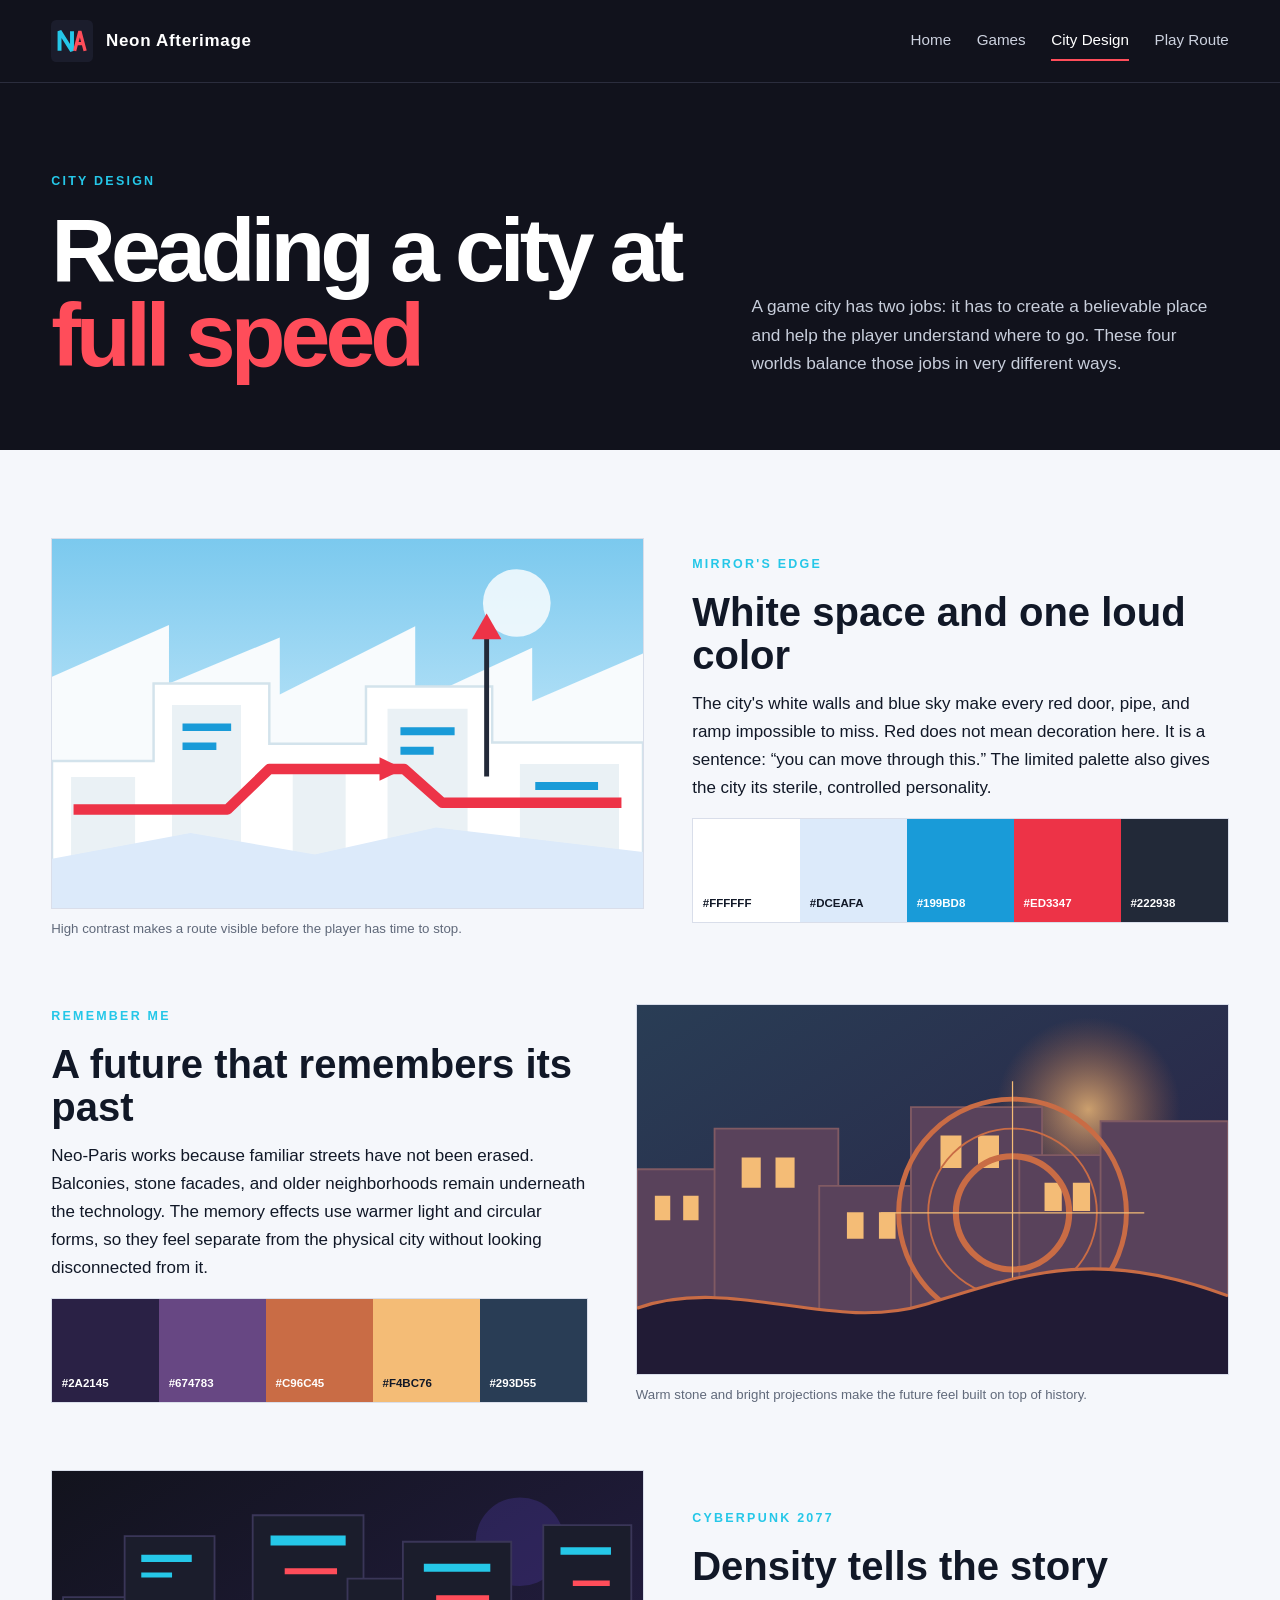
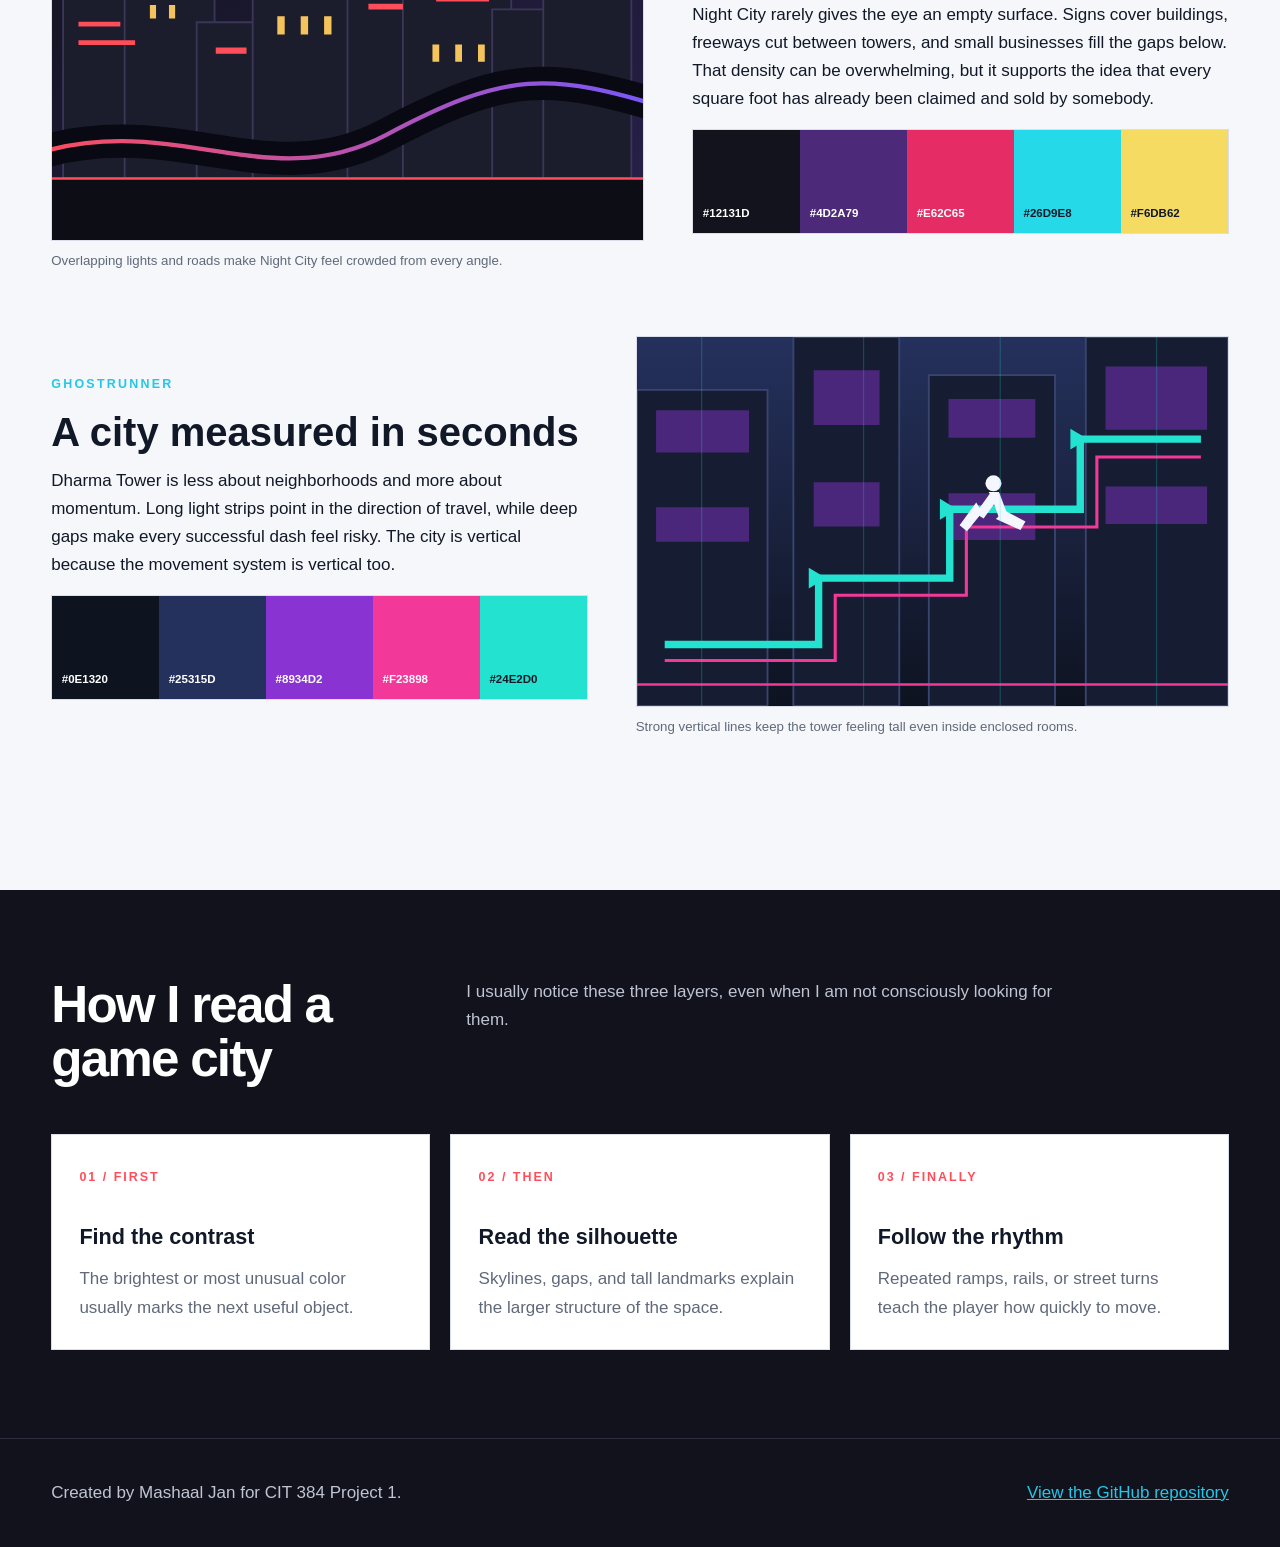
==== cities.html @ 9e704fef "Complete CIT 384 Project 1" ====
<!doctype html>
<html lang="en">
<head>
  <meta charset="utf-8">
  <meta name="viewport" content="width=device-width, initial-scale=1">
  <meta name="description" content="A closer look at how color, scale, and movement shape memorable cyberpunk game cities.">
  <title>City Design | Neon Afterimage</title>
  <link rel="stylesheet" href="css/styles.css">
</head>
<body>
  <a class="skip-link" href="#main-content">Skip to main content</a>
  <header class="site-header"><div class="nav-shell">
    <a class="brand" href="index.html"><img src="images/logo-mark.svg" alt="Neon Afterimage logo"><span>Neon Afterimage</span></a>
    <nav class="site-nav" aria-label="Main navigation"><ul><li><a href="index.html">Home</a></li><li><a href="games.html">Games</a></li><li><a class="active" href="cities.html" aria-current="page">City Design</a></li><li><a href="route.html">Play Route</a></li></ul></nav>
  </div></header>

  <main id="main-content">
    <section class="page-hero"><div class="section-shell"><div><p class="eyebrow">City design</p><h1>Reading a city at <span>full speed</span></h1></div><p>A game city has two jobs: it has to create a believable place and help the player understand where to go. These four worlds balance those jobs in very different ways.</p></div></section>

    <section class="section"><div class="section-shell">
      <article class="city-feature">
        <figure><img src="images/white-city.svg" alt="White geometric rooftops marked by a red path"><figcaption>High contrast makes a route visible before the player has time to stop.</figcaption></figure>
        <div><p class="eyebrow">Mirror's Edge</p><h2>White space and one loud color</h2><p>The city's white walls and blue sky make every red door, pipe, and ramp impossible to miss. Red does not mean decoration here. It is a sentence: “you can move through this.” The limited palette also gives the city its sterile, controlled personality.</p>
          <div class="swatch-row" aria-label="Mirror's Edge inspired color palette"><span class="swatch light" style="background:#fff">#FFFFFF</span><span class="swatch light" style="background:#dceafa">#DCEAFA</span><span class="swatch" style="background:#199bd8">#199BD8</span><span class="swatch" style="background:#ed3347">#ED3347</span><span class="swatch" style="background:#222938">#222938</span></div>
        </div>
      </article>

      <article class="city-feature">
        <figure><img src="images/memory-city.svg" alt="Old buildings layered with orange and violet rings"><figcaption>Warm stone and bright projections make the future feel built on top of history.</figcaption></figure>
        <div><p class="eyebrow">Remember Me</p><h2>A future that remembers its past</h2><p>Neo-Paris works because familiar streets have not been erased. Balconies, stone facades, and older neighborhoods remain underneath the technology. The memory effects use warmer light and circular forms, so they feel separate from the physical city without looking disconnected from it.</p>
          <div class="swatch-row" aria-label="Remember Me inspired color palette"><span class="swatch" style="background:#2a2145">#2A2145</span><span class="swatch" style="background:#674783">#674783</span><span class="swatch" style="background:#c96c45">#C96C45</span><span class="swatch light" style="background:#f4bc76">#F4BC76</span><span class="swatch" style="background:#293d55">#293D55</span></div>
        </div>
      </article>

      <article class="city-feature">
        <figure><img src="images/neon-city.svg" alt="Dense city blocks stacked beneath neon signs"><figcaption>Overlapping lights and roads make Night City feel crowded from every angle.</figcaption></figure>
        <div><p class="eyebrow">Cyberpunk 2077</p><h2>Density tells the story</h2><p>Night City rarely gives the eye an empty surface. Signs cover buildings, freeways cut between towers, and small businesses fill the gaps below. That density can be overwhelming, but it supports the idea that every square foot has already been claimed and sold by somebody.</p>
          <div class="swatch-row" aria-label="Cyberpunk 2077 inspired color palette"><span class="swatch" style="background:#12131d">#12131D</span><span class="swatch" style="background:#4d2a79">#4D2A79</span><span class="swatch" style="background:#e62c65">#E62C65</span><span class="swatch light" style="background:#26d9e8">#26D9E8</span><span class="swatch light" style="background:#f6db62">#F6DB62</span></div>
        </div>
      </article>

      <article class="city-feature">
        <figure><img src="images/neon-runner.svg" alt="Small runner moving upward through a vertical tower"><figcaption>Strong vertical lines keep the tower feeling tall even inside enclosed rooms.</figcaption></figure>
        <div><p class="eyebrow">Ghostrunner</p><h2>A city measured in seconds</h2><p>Dharma Tower is less about neighborhoods and more about momentum. Long light strips point in the direction of travel, while deep gaps make every successful dash feel risky. The city is vertical because the movement system is vertical too.</p>
          <div class="swatch-row" aria-label="Ghostrunner inspired color palette"><span class="swatch" style="background:#0e1320">#0E1320</span><span class="swatch" style="background:#25315d">#25315D</span><span class="swatch" style="background:#8934d2">#8934D2</span><span class="swatch" style="background:#f23898">#F23898</span><span class="swatch light" style="background:#24e2d0">#24E2D0</span></div>
        </div>
      </article>
    </div></section>

    <section class="section dark"><div class="section-shell">
      <div class="section-heading"><h2>How I read a game city</h2><p>I usually notice these three layers, even when I am not consciously looking for them.</p></div>
      <div class="reason-grid">
        <article class="reason-card"><span class="number">01 / FIRST</span><h3>Find the contrast</h3><p>The brightest or most unusual color usually marks the next useful object.</p></article>
        <article class="reason-card"><span class="number">02 / THEN</span><h3>Read the silhouette</h3><p>Skylines, gaps, and tall landmarks explain the larger structure of the space.</p></article>
        <article class="reason-card"><span class="number">03 / FINALLY</span><h3>Follow the rhythm</h3><p>Repeated ramps, rails, or street turns teach the player how quickly to move.</p></article>
      </div>
    </div></section>
  </main>
  <footer class="site-footer"><div class="footer-shell"><p>Created by Mashaal Jan for CIT 384 Project 1.</p><p><a href="https://github.com/MartianMashaal/cit384-project1">View the GitHub repository</a></p></div></footer>
</body>
</html>
---- css/styles.css ----
:root {
  --ink: #111827;
  --paper: #f5f7fb;
  --white: #ffffff;
  --muted: #60697a;
  --line: #d9deea;
  --night: #11121c;
  --night-soft: #1b1d2c;
  --red: #ff4d5a;
  --cyan: #25c7e8;
  --violet: #7457ff;
  --content-width: 1180px;
}

* { box-sizing: border-box; }
html { scroll-behavior: smooth; }

body {
  margin: 0;
  color: var(--ink);
  background: var(--paper);
  font-family: Arial, Helvetica, sans-serif;
  font-size: 17px;
  line-height: 1.65;
}

img { display: block; max-width: 100%; }
a { color: inherit; }
data { font: inherit; }

.skip-link {
  position: absolute;
  left: 1rem;
  top: -5rem;
  z-index: 10;
  padding: .75rem 1rem;
  color: white;
  background: var(--violet);
}
.skip-link:focus { top: 1rem; }

.site-header {
  color: white;
  background: var(--night);
  border-bottom: 1px solid #2b2d3d;
}

.nav-shell, .section-shell, .footer-shell {
  width: min(92%, var(--content-width));
  margin: 0 auto;
}

.nav-shell {
  min-height: 82px;
  display: flex;
  align-items: center;
  justify-content: space-between;
  gap: 2rem;
}

.brand {
  display: flex;
  align-items: center;
  gap: .8rem;
  color: white;
  text-decoration: none;
  font-weight: 800;
  letter-spacing: .04em;
}
.brand img { width: 42px; height: 42px; }
.site-nav ul { display: flex; gap: 1.6rem; margin: 0; padding: 0; list-style: none; }
.site-nav a {
  display: block;
  padding: .4rem 0;
  color: #cdd2df;
  border-bottom: 2px solid transparent;
  text-decoration: none;
  font-size: .95rem;
}
.site-nav a:hover, .site-nav a:focus, .site-nav a.active {
  color: white;
  border-bottom-color: var(--red);
}

.hero, .page-hero { color: white; background: var(--night); }
.hero-grid {
  width: min(92%, var(--content-width));
  min-height: 620px;
  margin: 0 auto;
  padding: 4.5rem 0;
  display: grid;
  grid-template-columns: .9fr 1.1fr;
  align-items: center;
  gap: 3.5rem;
}
.eyebrow {
  margin: 0 0 1rem;
  color: var(--cyan);
  font-size: .78rem;
  font-weight: 800;
  letter-spacing: .18em;
  text-transform: uppercase;
}
.hero h1, .page-hero h1 {
  margin: 0;
  max-width: 13ch;
  font-size: clamp(3rem, 7vw, 5.8rem);
  line-height: .95;
  letter-spacing: -.055em;
}
.hero h1 span, .page-hero h1 span { color: var(--red); }
.hero-copy { max-width: 58ch; margin: 1.5rem 0 0; color: #cfd4df; font-size: 1.12rem; }
.hero-art { position: relative; }
.hero-art::before {
  content: "";
  position: absolute;
  inset: 8% -4% -7% 8%;
  border: 1px solid rgba(37, 199, 232, .3);
}
.hero-art img {
  position: relative;
  width: 100%;
  border: 1px solid #35384a;
  box-shadow: 22px 24px 0 rgba(116, 87, 255, .18);
}

.button-row { display: flex; flex-wrap: wrap; gap: .8rem; margin-top: 2rem; }
.button {
  display: inline-block;
  padding: .82rem 1.1rem;
  border: 1px solid var(--red);
  background: var(--red);
  color: white;
  text-decoration: none;
  font-weight: 700;
}
.button:hover, .button:focus { background: #db3443; }
.button.secondary { border-color: #4a4d60; background: transparent; }
.button.secondary:hover, .button.secondary:focus { border-color: var(--cyan); color: var(--cyan); }

.section { padding: 5.5rem 0; }
.section.dark { color: white; background: var(--night); }
.section-heading {
  display: grid;
  grid-template-columns: .65fr 1.35fr;
  gap: 3rem;
  margin-bottom: 3rem;
  align-items: start;
}
.section-heading h2 { margin: 0; font-size: clamp(2.2rem, 4vw, 3.6rem); line-height: 1.05; letter-spacing: -.035em; }
.section-heading p { margin: 0; max-width: 62ch; color: var(--muted); }
.dark .section-heading p { color: #bec4d2; }

.reason-grid, .route-grid { display: grid; grid-template-columns: repeat(3, 1fr); gap: 1.25rem; }
.world-grid { display: grid; grid-template-columns: repeat(4, 1fr); gap: 1.25rem; }
.reason-card, .route-card {
  padding: 1.7rem;
  color: var(--ink);
  background: white;
  border: 1px solid var(--line);
}
.reason-card .number { display: inline-block; margin-bottom: 2rem; color: var(--red); font-size: .78rem; font-weight: 800; letter-spacing: .16em; }
.reason-card h3, .route-card h3 { margin: 0 0 .65rem; font-size: 1.35rem; }
.reason-card p, .route-card p { margin: 0; color: var(--muted); }

.world-card { overflow: hidden; color: white; background: var(--night-soft); border: 1px solid #323548; }
.world-card img { width: 100%; aspect-ratio: 16 / 10; object-fit: cover; }
.world-card div { padding: 1.25rem; }
.world-card h3 { margin: 0; font-size: 1.3rem; }
.world-card p { margin: .4rem 0 0; color: #bfc5d3; font-size: .94rem; }
.world-card a { color: var(--cyan); text-underline-offset: .2em; }
.pull-quote { margin: 0; padding: 4rem 8%; color: white; background: var(--violet); text-align: center; font-size: clamp(1.7rem, 4vw, 3rem); font-weight: 800; line-height: 1.15; }

.page-hero { padding: 5.5rem 0 4.5rem; }
.page-hero .section-shell { display: grid; grid-template-columns: 1fr .75fr; gap: 4rem; align-items: end; }
.page-hero p:last-child { margin: 0; color: #c8cedb; font-size: 1.08rem; }

.game-list { display: grid; gap: 2rem; }
.game-card {
  display: grid;
  grid-template-columns: minmax(300px, .85fr) 1.15fr;
  overflow: hidden;
  background: white;
  border: 1px solid var(--line);
}
.game-card:nth-child(even) { grid-template-columns: 1.15fr minmax(300px, .85fr); }
.game-card:nth-child(even) figure { order: 2; }
.game-card figure { margin: 0; background: var(--night); }
.game-card figure img { width: 100%; height: 100%; min-height: 360px; object-fit: cover; }
.game-card-content { padding: 2.4rem; }
.game-kicker { display: flex; flex-wrap: wrap; gap: .5rem 1rem; margin-bottom: .65rem; color: var(--muted); font-size: .83rem; font-weight: 700; letter-spacing: .08em; text-transform: uppercase; }
.game-card h2 { margin: 0 0 .8rem; font-size: 2.2rem; line-height: 1.1; }
.game-card p { margin: 0 0 1.2rem; }
.meter-row { display: grid; grid-template-columns: 10rem 1fr 3rem; align-items: center; gap: .8rem; margin-top: .65rem; font-size: .9rem; }
meter { width: 100%; height: 1rem; }
meter::-webkit-meter-bar { background: #e5e8ef; border: 0; border-radius: 0; }
meter::-webkit-meter-optimum-value { background: linear-gradient(90deg, var(--violet), var(--cyan)); }

.table-wrap { overflow-x: auto; margin-top: 1.5rem; }
.comparison-table, .mdn-table { width: 100%; border-collapse: collapse; background: white; color: var(--ink); }
.comparison-table caption, .mdn-table caption { padding: 0 0 1rem; text-align: left; font-weight: 800; }
.comparison-table th, .comparison-table td, .mdn-table th, .mdn-table td { padding: 1rem; border: 1px solid var(--line); text-align: left; vertical-align: top; }
.comparison-table th, .mdn-table th { color: white; background: var(--night-soft); }

.city-feature { display: grid; grid-template-columns: 1.05fr .95fr; gap: 3rem; align-items: center; margin-bottom: 4rem; }
.city-feature:nth-child(even) { grid-template-columns: .95fr 1.05fr; }
.city-feature:nth-child(even) figure { order: 2; }
.city-feature figure { margin: 0; }
.city-feature figure img { border: 1px solid var(--line); }
.city-feature figcaption { margin-top: .55rem; color: var(--muted); font-size: .83rem; }
.city-feature h2 { margin: 0 0 .8rem; font-size: 2.5rem; line-height: 1.08; }
.city-feature p { margin: 0 0 1rem; }
.swatch-row { display: grid; grid-template-columns: repeat(5, 1fr); min-height: 105px; border: 1px solid var(--line); }
.swatch { display: flex; align-items: end; padding: .6rem; color: white; font-size: .72rem; font-weight: 700; }
.swatch.light { color: var(--ink); }

.ranking { display: grid; gap: 1.2rem; margin: 0; padding: 0; list-style: none; counter-reset: ranking 5; }
.ranking li { counter-increment: ranking -1; display: grid; grid-template-columns: 6rem 1fr; gap: 1.5rem; padding: 1.6rem; background: white; border: 1px solid var(--line); }
.ranking li::before { content: "#" counter(ranking); color: var(--red); font-size: 2.5rem; font-weight: 900; line-height: 1; }
.ranking h2 { margin: 0 0 .45rem; }
.ranking p { margin: 0; color: var(--muted); }
.route-grid { counter-reset: route-step; }
.route-card { counter-increment: route-step; }
.route-card::before { content: "0" counter(route-step); display: block; margin-bottom: 1rem; color: var(--violet); font-weight: 900; }
.route-card img { margin: 1rem 0; border: 1px solid var(--line); }
.build-note { padding: 1.5rem; border-left: 5px solid var(--cyan); background: #eefbfe; }
.build-note p { margin: 0; }
code { padding: .1rem .28rem; background: #e8eaf1; font-family: "Courier New", monospace; font-size: .92em; }

.site-footer { padding: 2.5rem 0; color: #bfc5d3; background: var(--night); border-top: 1px solid #2b2d3d; }
.footer-shell { display: flex; justify-content: space-between; gap: 2rem; }
.footer-shell p { margin: 0; }
.site-footer a { color: var(--cyan); }

@media (min-width: 851px) and (max-width: 1100px) {
  .world-grid { grid-template-columns: repeat(2, 1fr); }
}

@media (max-width: 850px) {
  .nav-shell, .footer-shell { align-items: flex-start; flex-direction: column; }
  .nav-shell { padding: 1rem 0; }
  .site-nav ul { flex-wrap: wrap; gap: .5rem 1.1rem; }
  .hero-grid, .page-hero .section-shell, .section-heading, .game-card, .game-card:nth-child(even), .city-feature, .city-feature:nth-child(even) { grid-template-columns: 1fr; }
  .game-card:nth-child(even) figure, .city-feature:nth-child(even) figure { order: 0; }
  .reason-grid, .world-grid, .route-grid { grid-template-columns: 1fr; }
  .meter-row { grid-template-columns: 1fr; }
}
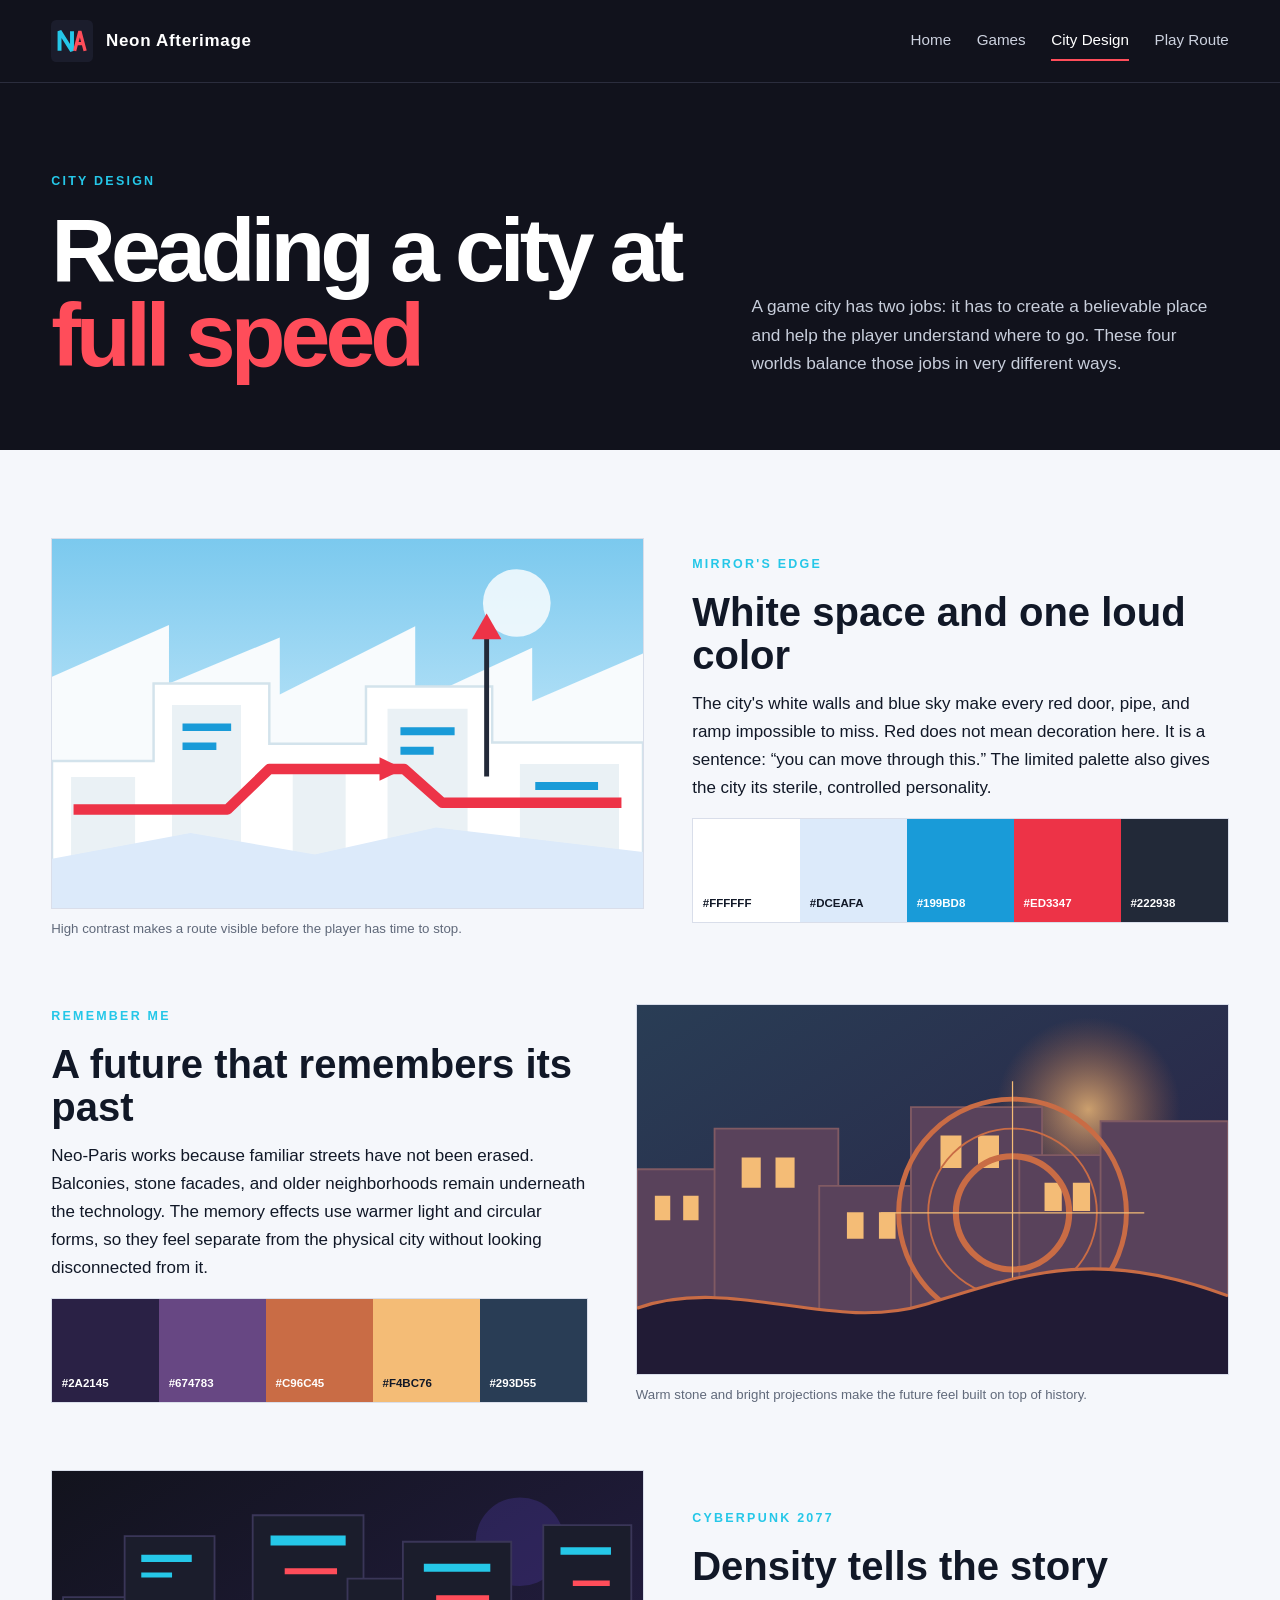
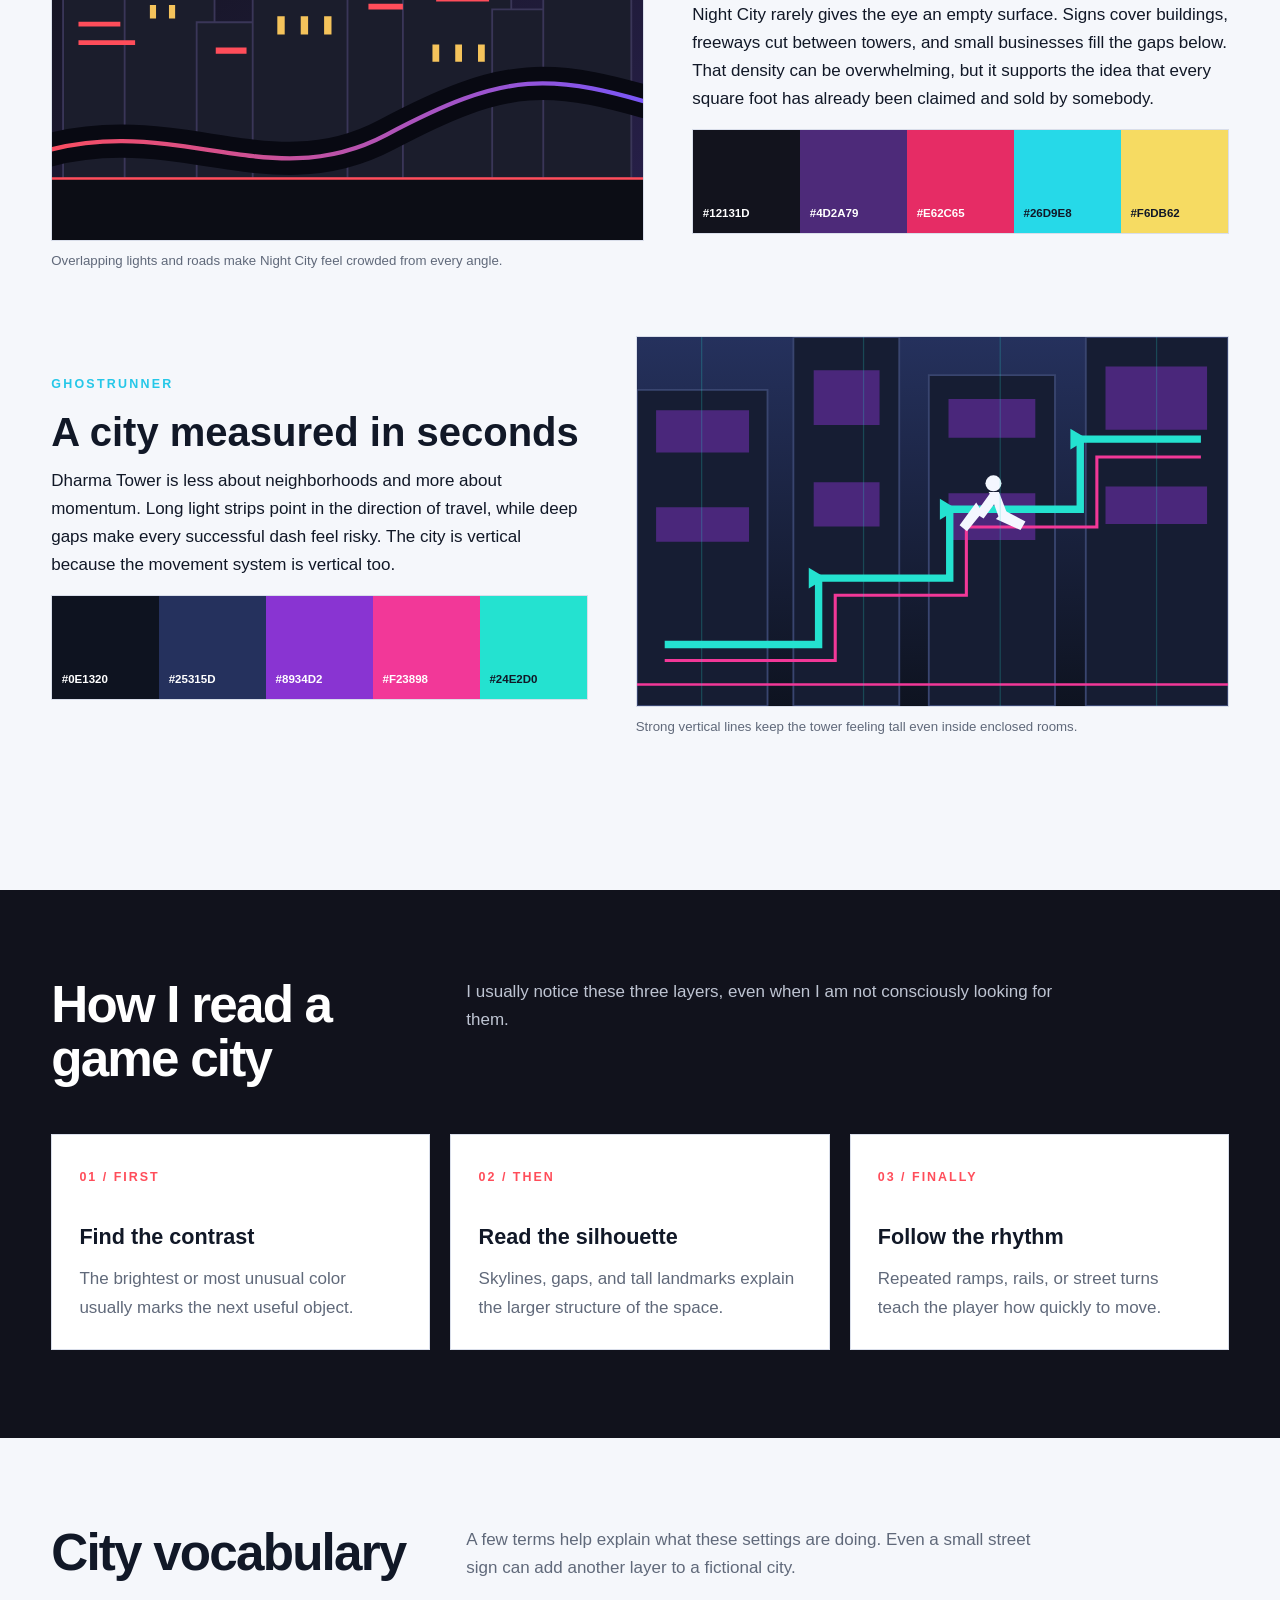
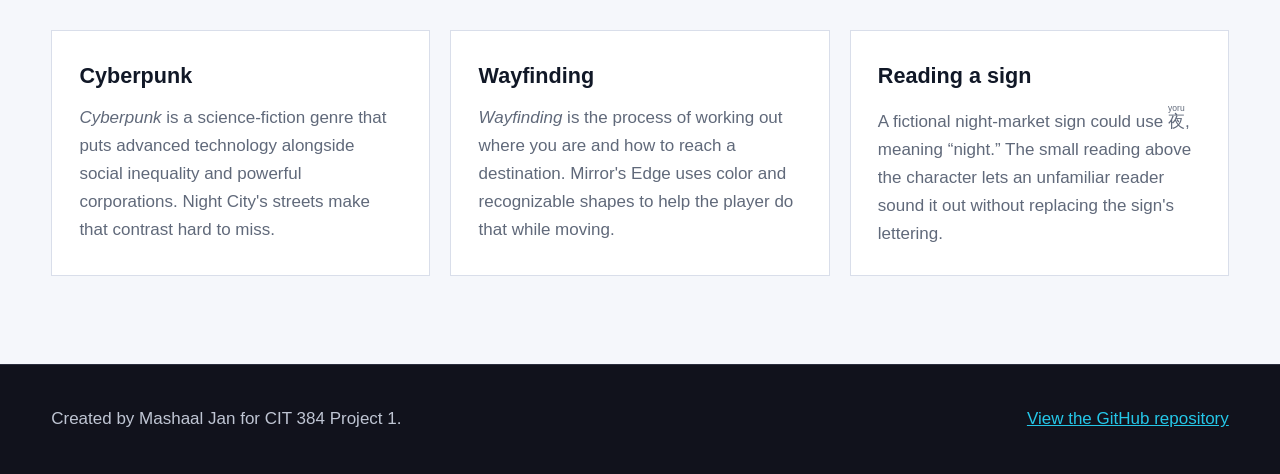
==== commit 30b83010: "Align MDN examples with Project 1 signup choices" ====
--- a/cities.html
+++ b/cities.html
@@ -55,6 +55,23 @@
         <article class="reason-card"><span class="number">03 / FINALLY</span><h3>Follow the rhythm</h3><p>Repeated ramps, rails, or street turns teach the player how quickly to move.</p></article>
       </div>
     </div></section>
+    <section class="section" id="city-vocabulary"><div class="section-shell">
+      <div class="section-heading"><h2>City vocabulary</h2><p>A few terms help explain what these settings are doing. Even a small street sign can add another layer to a fictional city.</p></div>
+      <div class="reason-grid">
+        <article class="reason-card"><h3>Cyberpunk</h3>
+          <!-- MDN ELEMENT 1: dfn marks the term being defined by its surrounding paragraph. https://developer.mozilla.org/en-US/docs/Web/HTML/Reference/Elements/dfn -->
+          <p><dfn>Cyberpunk</dfn> is a science-fiction genre that puts advanced technology alongside social inequality and powerful corporations. Night City's streets make that contrast hard to miss.</p>
+        </article>
+        <article class="reason-card"><h3>Wayfinding</h3>
+          <p><dfn>Wayfinding</dfn> is the process of working out where you are and how to reach a destination. Mirror's Edge uses color and recognizable shapes to help the player do that while moving.</p>
+        </article>
+        <article class="reason-card"><h3>Reading a sign</h3>
+          <!-- MDN ELEMENT 2: ruby groups a character with a pronunciation annotation. This is an original sign example, not text taken from a game. https://developer.mozilla.org/en-US/docs/Web/HTML/Reference/Elements/ruby -->
+          <!-- MDN ELEMENT 3: rt supplies the pronunciation above the Japanese character inside ruby. https://developer.mozilla.org/en-US/docs/Web/HTML/Reference/Elements/rt -->
+          <p>A fictional night-market sign could use <ruby lang="ja">夜<rt lang="ja-Latn">yoru</rt></ruby>, meaning “night.” The small reading above the character lets an unfamiliar reader sound it out without replacing the sign's lettering.</p>
+        </article>
+      </div>
+    </div></section>
   </main>
   <footer class="site-footer"><div class="footer-shell"><p>Created by Mashaal Jan for CIT 384 Project 1.</p><p><a href="https://github.com/MartianMashaal/cit384-project1">View the GitHub repository</a></p></div></footer>
 </body>
--- a/css/styles.css
+++ b/css/styles.css
@@ -222,7 +222,7 @@
 .route-grid { counter-reset: route-step; }
 .route-card { counter-increment: route-step; }
 .route-card::before { content: "0" counter(route-step); display: block; margin-bottom: 1rem; color: var(--violet); font-weight: 900; }
-.route-card img { margin: 1rem 0; border: 1px solid var(--line); }
+.route-card img { height: auto; margin: 1rem 0; border: 1px solid var(--line); }
 .build-note { padding: 1.5rem; border-left: 5px solid var(--cyan); background: #eefbfe; }
 .build-note p { margin: 0; }
 code { padding: .1rem .28rem; background: #e8eaf1; font-family: "Courier New", monospace; font-size: .92em; }
